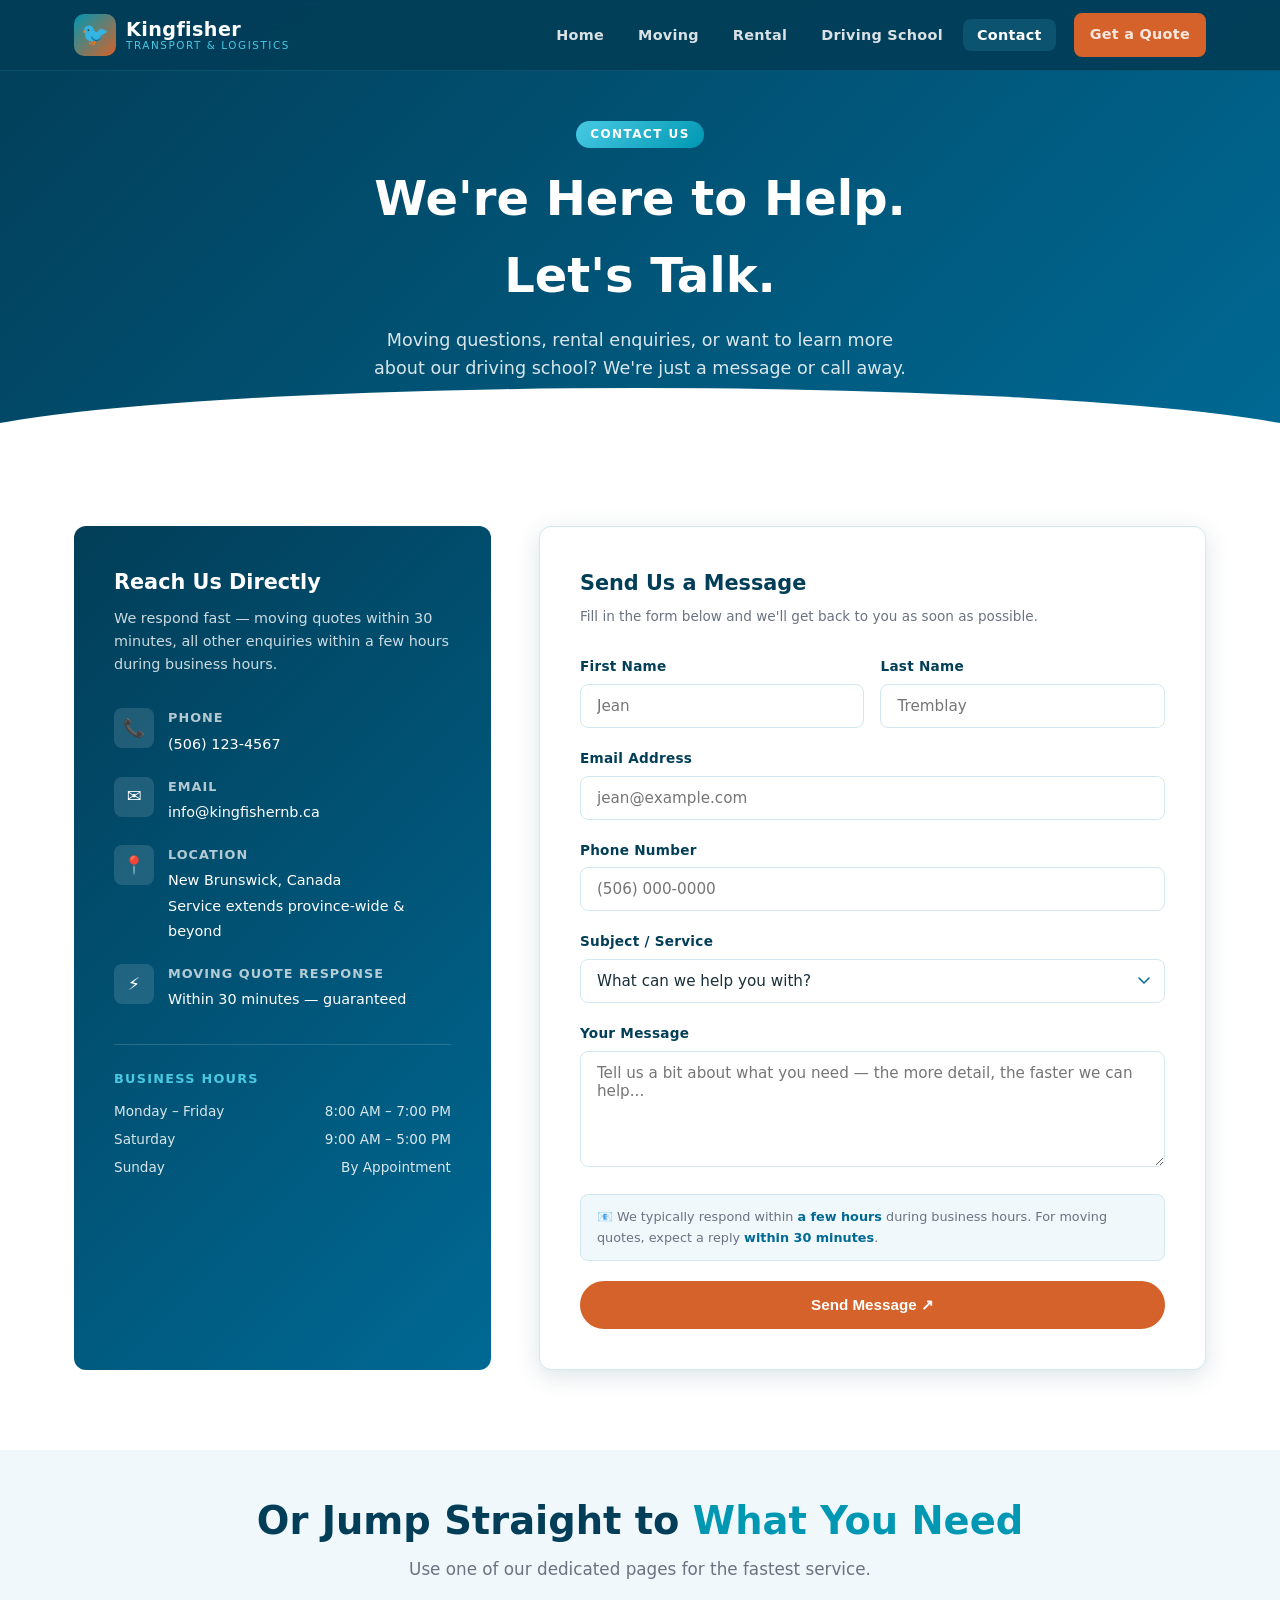
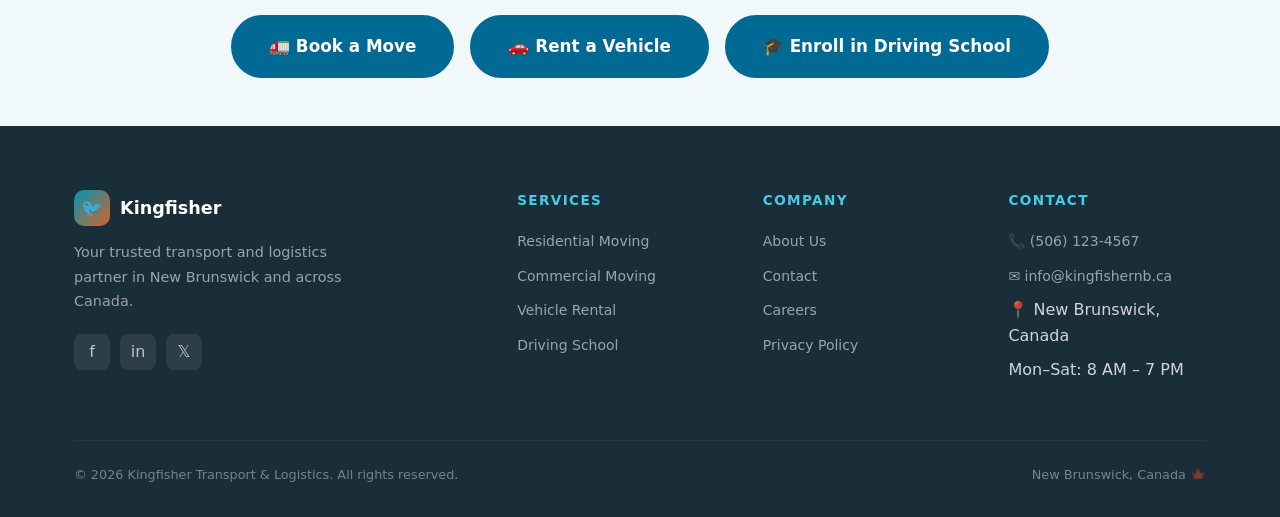
==== contact.html @ 8b68fc0c "Launch Kingfisher transport & logistics website Full 5-page HTML/CSS/JS website for Kingfisher cover" ====
<!DOCTYPE html>
<html lang="en">
<head>
  <meta charset="UTF-8" />
  <meta name="viewport" content="width=device-width, initial-scale=1.0" />
  <title>Contact Us — Kingfisher</title>
  <meta name="description" content="Get in touch with Kingfisher — moving quotes, rental enquiries, driving school questions. We respond fast." />
  <link rel="icon" href="data:image/svg+xml,<svg xmlns='http://www.w3.org/2000/svg' viewBox='0 0 100 100'><text y='.9em' font-size='90'>🐦</text></svg>" />
  <link rel="stylesheet" href="css/styles.css" />
</head>
<body>

<!-- ═══ NAVBAR ═══ -->
<nav class="navbar">
  <div class="container">
    <div class="nav-inner">
      <a href="index.html" class="nav-logo">
        <div class="nav-logo-icon">🐦</div>
        <div class="nav-logo-text">
          <strong>Kingfisher</strong>
          <span>Transport & Logistics</span>
        </div>
      </a>
      <ul class="nav-links">
        <li><a href="index.html">Home</a></li>
        <li><a href="moving.html">Moving</a></li>
        <li><a href="rental.html">Rental</a></li>
        <li><a href="driving.html">Driving School</a></li>
        <li><a href="contact.html" class="active">Contact</a></li>
        <li class="nav-cta"><a href="moving.html" class="btn btn-primary btn-sm">Get a Quote</a></li>
      </ul>
      <button class="nav-burger" aria-label="Menu">
        <span></span><span></span><span></span>
      </button>
    </div>
  </div>
</nav>

<!-- ═══ PAGE HERO ═══ -->
<div class="page-hero">
  <div class="container">
    <div class="section-tag">Contact Us</div>
    <h1>We're Here to Help.<br/>Let's Talk.</h1>
    <p>Moving questions, rental enquiries, or want to learn more about our driving school? We're just a message or call away.</p>
  </div>
</div>

<!-- ═══ CONTACT SECTION ═══ -->
<section class="section">
  <div class="container">
    <div class="contact-grid">

      <!-- Contact Info -->
      <div class="contact-info-card">
        <h3>Reach Us Directly</h3>
        <p>We respond fast — moving quotes within 30 minutes, all other enquiries within a few hours during business hours.</p>

        <div class="contact-item">
          <div class="contact-item-icon">📞</div>
          <div class="contact-item-text">
            <strong>Phone</strong>
            <span><a href="tel:+15061234567" style="color:inherit;">(506) 123-4567</a></span>
          </div>
        </div>

        <div class="contact-item">
          <div class="contact-item-icon">✉️</div>
          <div class="contact-item-text">
            <strong>Email</strong>
            <span><a href="mailto:info@kingfishernb.ca" style="color:inherit;">info@kingfishernb.ca</a></span>
          </div>
        </div>

        <div class="contact-item">
          <div class="contact-item-icon">📍</div>
          <div class="contact-item-text">
            <strong>Location</strong>
            <span>New Brunswick, Canada<br/>Service extends province-wide &amp; beyond</span>
          </div>
        </div>

        <div class="contact-item">
          <div class="contact-item-icon">⚡</div>
          <div class="contact-item-text">
            <strong>Moving Quote Response</strong>
            <span>Within 30 minutes — guaranteed</span>
          </div>
        </div>

        <div class="contact-hours">
          <h4>Business Hours</h4>
          <div class="contact-hours-row">
            <span>Monday – Friday</span>
            <span>8:00 AM – 7:00 PM</span>
          </div>
          <div class="contact-hours-row">
            <span>Saturday</span>
            <span>9:00 AM – 5:00 PM</span>
          </div>
          <div class="contact-hours-row">
            <span>Sunday</span>
            <span>By Appointment</span>
          </div>
        </div>
      </div>

      <!-- Contact Form -->
      <div class="form-card">
        <div style="margin-bottom:28px;">
          <h3 style="font-size:1.3rem;font-weight:800;color:var(--kf-deep);margin-bottom:6px;">Send Us a Message</h3>
          <p style="font-size:0.85rem;color:var(--kf-gray);">Fill in the form below and we'll get back to you as soon as possible.</p>
        </div>

        <form id="contact-form" novalidate>
          <div class="form-grid-2">
            <div class="form-group">
              <label>First Name</label>
              <input type="text" name="firstname" placeholder="Jean" required />
            </div>
            <div class="form-group">
              <label>Last Name</label>
              <input type="text" name="lastname" placeholder="Tremblay" required />
            </div>
          </div>
          <div class="form-group">
            <label>Email Address</label>
            <input type="email" name="email" placeholder="jean@example.com" required />
          </div>
          <div class="form-group">
            <label>Phone Number</label>
            <input type="tel" name="phone" placeholder="(506) 000-0000" />
          </div>
          <div class="form-group">
            <label>Subject / Service</label>
            <select name="subject" required>
              <option value="">What can we help you with?</option>
              <option value="moving-quote">Moving — Request a Quote</option>
              <option value="moving-general">Moving — General Question</option>
              <option value="rental-booking">Rental — Book a Vehicle</option>
              <option value="rental-general">Rental — General Question</option>
              <option value="driving-enroll">Driving School — Enroll</option>
              <option value="driving-general">Driving School — General Question</option>
              <option value="other">Something Else</option>
            </select>
          </div>
          <div class="form-group">
            <label>Your Message</label>
            <textarea name="message" rows="5" placeholder="Tell us a bit about what you need — the more detail, the faster we can help..." required></textarea>
          </div>

          <div class="form-note">
            📧 We typically respond within <strong>a few hours</strong> during business hours. For moving quotes, expect a reply <strong>within 30 minutes</strong>.
          </div>

          <button type="submit" class="btn btn-primary" style="width:100%;justify-content:center;">
            Send Message ↗
          </button>
        </form>
      </div>
    </div>
  </div>
</section>

<!-- ═══ QUICK LINKS ═══ -->
<section class="section-sm" style="background:var(--kf-offwhite);">
  <div class="container text-center">
    <h2 class="section-title" style="margin-bottom:12px;">Or Jump Straight to <span>What You Need</span></h2>
    <p class="section-sub" style="margin-bottom:32px;">Use one of our dedicated pages for the fastest service.</p>
    <div style="display:flex;gap:16px;justify-content:center;flex-wrap:wrap;">
      <a href="moving.html" class="btn btn-blue btn-lg">🚛 Book a Move</a>
      <a href="rental.html" class="btn btn-blue btn-lg">🚗 Rent a Vehicle</a>
      <a href="driving.html" class="btn btn-blue btn-lg">🎓 Enroll in Driving School</a>
    </div>
  </div>
</section>

<!-- ═══ FOOTER ═══ -->
<footer class="footer">
  <div class="container">
    <div class="footer-grid">
      <div class="footer-brand">
        <div style="display:flex;align-items:center;gap:10px;margin-bottom:4px;">
          <div class="nav-logo-icon" style="width:36px;height:36px;font-size:1.1rem;">🐦</div>
          <strong style="color:var(--kf-white);font-size:1.1rem;">Kingfisher</strong>
        </div>
        <p>Your trusted transport and logistics partner in New Brunswick and across Canada.</p>
        <div class="footer-social">
          <a href="#" title="Facebook">f</a>
          <a href="#" title="Instagram">in</a>
          <a href="#" title="Twitter">𝕏</a>
        </div>
      </div>
      <div>
        <h4>Services</h4>
        <ul class="footer-links">
          <li><a href="moving.html">Residential Moving</a></li>
          <li><a href="moving.html">Commercial Moving</a></li>
          <li><a href="rental.html">Vehicle Rental</a></li>
          <li><a href="driving.html">Driving School</a></li>
        </ul>
      </div>
      <div>
        <h4>Company</h4>
        <ul class="footer-links">
          <li><a href="index.html">About Us</a></li>
          <li><a href="contact.html">Contact</a></li>
          <li><a href="#">Careers</a></li>
          <li><a href="#">Privacy Policy</a></li>
        </ul>
      </div>
      <div>
        <h4>Contact</h4>
        <ul class="footer-links">
          <li><a href="tel:+15061234567">📞 (506) 123-4567</a></li>
          <li><a href="mailto:info@kingfishernb.ca">✉ info@kingfishernb.ca</a></li>
          <li>📍 New Brunswick, Canada</li>
          <li>Mon–Sat: 8 AM – 7 PM</li>
        </ul>
      </div>
    </div>
    <div class="footer-bottom">
      <span>© 2026 Kingfisher Transport &amp; Logistics. All rights reserved.</span>
      <span>New Brunswick, Canada 🍁</span>
    </div>
  </div>
</footer>

<!-- ═══ SUCCESS MODAL ═══ -->
<div class="modal-overlay" id="contact-success-modal">
  <div class="modal">
    <div class="modal-icon">✉️</div>
    <h3>Message Sent!</h3>
    <p>Thank you for reaching out. We've received your message and will get back to you <strong>as soon as possible</strong> — typically within a few hours during business hours.</p>
    <button class="btn btn-primary" data-close-modal="contact-success-modal" style="width:100%;justify-content:center;">
      Back to Contact
    </button>
  </div>
</div>

<script src="js/main.js"></script>
</body>
</html>
---- css/styles.css ----
/* ============================================================
   KINGFISHER — Global Styles
   Colors inspired by Alcedo atthis (Common Kingfisher)
   ============================================================ */

:root {
  --kf-deep:      #023E58;   /* deep ocean blue */
  --kf-primary:   #006994;   /* kingfisher blue */
  --kf-bright:    #0097B2;   /* bright teal */
  --kf-sky:       #48CAE4;   /* light sky blue */
  --kf-orange:    #D4622A;   /* breast orange */
  --kf-orange-lt: #F4A261;   /* light orange accent */
  --kf-white:     #FFFFFF;
  --kf-offwhite:  #F0F8FC;
  --kf-gray:      #6B7280;
  --kf-dark:      #1A2E3A;
  --kf-border:    #D1E8F0;
  --shadow-sm:    0 2px 8px rgba(2,62,88,0.10);
  --shadow-md:    0 6px 24px rgba(2,62,88,0.14);
  --shadow-lg:    0 16px 48px rgba(2,62,88,0.18);
  --radius:       12px;
  --radius-sm:    8px;
  --transition:   0.25s ease;
}

*, *::before, *::after { box-sizing: border-box; margin: 0; padding: 0; }

html { scroll-behavior: smooth; font-size: 16px; }

body {
  font-family: 'Segoe UI', system-ui, -apple-system, sans-serif;
  color: var(--kf-dark);
  background: var(--kf-white);
  line-height: 1.6;
}

img { max-width: 100%; display: block; }
a  { color: inherit; text-decoration: none; }
ul { list-style: none; }

/* ── UTILITIES ─────────────────────────────────────────────── */
.container { max-width: 1180px; margin: 0 auto; padding: 0 24px; }
.section    { padding: 80px 0; }
.section-sm { padding: 48px 0; }
.text-center { text-align: center; }
.text-white  { color: var(--kf-white); }
.mt-4 { margin-top: 16px; }
.mt-8 { margin-top: 32px; }
.mb-4 { margin-bottom: 16px; }
.flex { display: flex; }
.gap-4 { gap: 16px; }
.items-center { align-items: center; }
.justify-between { justify-content: space-between; }

/* ── SECTION HEADINGS ──────────────────────────────────────── */
.section-tag {
  display: inline-block;
  background: linear-gradient(135deg, var(--kf-sky), var(--kf-bright));
  color: var(--kf-white);
  font-size: 0.75rem;
  font-weight: 700;
  letter-spacing: 0.12em;
  text-transform: uppercase;
  padding: 4px 14px;
  border-radius: 20px;
  margin-bottom: 12px;
}
.section-title {
  font-size: clamp(1.75rem, 3vw, 2.5rem);
  font-weight: 800;
  color: var(--kf-deep);
  line-height: 1.2;
}
.section-title span { color: var(--kf-bright); }
.section-sub {
  font-size: 1.05rem;
  color: var(--kf-gray);
  max-width: 640px;
  margin: 12px auto 0;
}

/* ── BUTTONS ───────────────────────────────────────────────── */
.btn {
  display: inline-flex;
  align-items: center;
  gap: 8px;
  padding: 13px 28px;
  border-radius: 50px;
  font-weight: 700;
  font-size: 0.95rem;
  cursor: pointer;
  border: 2px solid transparent;
  transition: all var(--transition);
  white-space: nowrap;
}
.btn-primary {
  background: var(--kf-orange);
  color: var(--kf-white);
  border-color: var(--kf-orange);
}
.btn-primary:hover {
  background: #B8521E;
  border-color: #B8521E;
  transform: translateY(-2px);
  box-shadow: 0 8px 24px rgba(212,98,42,0.35);
}
.btn-outline {
  background: transparent;
  color: var(--kf-white);
  border-color: var(--kf-white);
}
.btn-outline:hover {
  background: var(--kf-white);
  color: var(--kf-primary);
  transform: translateY(-2px);
}
.btn-blue {
  background: var(--kf-primary);
  color: var(--kf-white);
  border-color: var(--kf-primary);
}
.btn-blue:hover {
  background: var(--kf-deep);
  border-color: var(--kf-deep);
  transform: translateY(-2px);
  box-shadow: var(--shadow-md);
}
.btn-sm { padding: 9px 20px; font-size: 0.875rem; }
.btn-lg { padding: 16px 36px; font-size: 1.05rem; }

/* ── NAVIGATION ────────────────────────────────────────────── */
.navbar {
  position: fixed;
  top: 0; left: 0; right: 0;
  z-index: 1000;
  background: rgba(2,62,88,0.96);
  backdrop-filter: blur(12px);
  border-bottom: 1px solid rgba(72,202,228,0.15);
  transition: all var(--transition);
}
.navbar.scrolled {
  background: rgba(2,62,88,0.99);
  box-shadow: var(--shadow-md);
}
.nav-inner {
  display: flex;
  align-items: center;
  justify-content: space-between;
  height: 70px;
}
.nav-logo {
  display: flex;
  align-items: center;
  gap: 10px;
}
.nav-logo-icon {
  width: 42px;
  height: 42px;
  background: linear-gradient(135deg, var(--kf-bright), var(--kf-orange));
  border-radius: 10px;
  display: flex;
  align-items: center;
  justify-content: center;
  font-size: 1.4rem;
}
.nav-logo-text {
  display: flex;
  flex-direction: column;
  line-height: 1.1;
}
.nav-logo-text strong {
  font-size: 1.2rem;
  font-weight: 800;
  color: var(--kf-white);
  letter-spacing: 0.02em;
}
.nav-logo-text span {
  font-size: 0.65rem;
  color: var(--kf-sky);
  letter-spacing: 0.15em;
  text-transform: uppercase;
}
.nav-links {
  display: flex;
  align-items: center;
  gap: 6px;
}
.nav-links a {
  color: rgba(255,255,255,0.85);
  font-size: 0.9rem;
  font-weight: 600;
  padding: 8px 14px;
  border-radius: 8px;
  transition: all var(--transition);
  letter-spacing: 0.02em;
}
.nav-links a:hover,
.nav-links a.active {
  color: var(--kf-white);
  background: rgba(72,202,228,0.15);
}
.nav-cta { margin-left: 12px; }
.nav-burger {
  display: none;
  flex-direction: column;
  gap: 5px;
  cursor: pointer;
  padding: 6px;
  background: none;
  border: none;
}
.nav-burger span {
  display: block;
  width: 24px;
  height: 2px;
  background: var(--kf-white);
  border-radius: 2px;
  transition: all var(--transition);
}

/* ── HERO ──────────────────────────────────────────────────── */
.hero {
  min-height: 100vh;
  display: flex;
  align-items: center;
  position: relative;
  overflow: hidden;
  background: linear-gradient(135deg, var(--kf-deep) 0%, var(--kf-primary) 50%, #005577 100%);
  padding-top: 70px;
}
.hero-bg-shapes {
  position: absolute;
  inset: 0;
  pointer-events: none;
  overflow: hidden;
}
.hero-bg-shapes .shape {
  position: absolute;
  border-radius: 50%;
  opacity: 0.07;
}
.shape-1 {
  width: 600px; height: 600px;
  background: var(--kf-sky);
  top: -200px; right: -150px;
}
.shape-2 {
  width: 400px; height: 400px;
  background: var(--kf-orange);
  bottom: -100px; left: -100px;
}
.shape-3 {
  width: 200px; height: 200px;
  background: var(--kf-sky);
  top: 40%; left: 40%;
}
.hero-inner {
  position: relative;
  z-index: 1;
  display: grid;
  grid-template-columns: 1fr 1fr;
  gap: 60px;
  align-items: center;
  padding: 80px 0;
}
.hero-badge {
  display: inline-flex;
  align-items: center;
  gap: 8px;
  background: rgba(72,202,228,0.15);
  border: 1px solid rgba(72,202,228,0.3);
  color: var(--kf-sky);
  font-size: 0.8rem;
  font-weight: 600;
  padding: 6px 16px;
  border-radius: 20px;
  margin-bottom: 20px;
  letter-spacing: 0.05em;
}
.hero-title {
  font-size: clamp(2.2rem, 4.5vw, 3.6rem);
  font-weight: 900;
  color: var(--kf-white);
  line-height: 1.1;
  margin-bottom: 20px;
}
.hero-title .accent { color: var(--kf-orange-lt); }
.hero-title .teal   { color: var(--kf-sky); }
.hero-desc {
  font-size: 1.1rem;
  color: rgba(255,255,255,0.8);
  line-height: 1.7;
  margin-bottom: 32px;
  max-width: 500px;
}
.hero-actions {
  display: flex;
  gap: 14px;
  flex-wrap: wrap;
}
.hero-stats {
  display: flex;
  gap: 32px;
  margin-top: 48px;
  padding-top: 32px;
  border-top: 1px solid rgba(255,255,255,0.12);
}
.hero-stat strong {
  display: block;
  font-size: 1.8rem;
  font-weight: 800;
  color: var(--kf-sky);
}
.hero-stat span {
  font-size: 0.8rem;
  color: rgba(255,255,255,0.65);
  text-transform: uppercase;
  letter-spacing: 0.08em;
}
.hero-cards {
  display: flex;
  flex-direction: column;
  gap: 16px;
}
.hero-card {
  background: rgba(255,255,255,0.07);
  border: 1px solid rgba(255,255,255,0.12);
  border-radius: var(--radius);
  padding: 20px 24px;
  display: flex;
  align-items: center;
  gap: 16px;
  backdrop-filter: blur(8px);
  transition: all var(--transition);
  cursor: pointer;
}
.hero-card:hover {
  background: rgba(255,255,255,0.12);
  transform: translateX(6px);
  border-color: rgba(72,202,228,0.4);
}
.hero-card-icon {
  width: 52px; height: 52px;
  border-radius: 10px;
  display: flex;
  align-items: center;
  justify-content: center;
  font-size: 1.5rem;
  flex-shrink: 0;
}
.hero-card-icon.moving   { background: linear-gradient(135deg,#D4622A,#F4A261); }
.hero-card-icon.rental   { background: linear-gradient(135deg,#006994,#48CAE4); }
.hero-card-icon.driving  { background: linear-gradient(135deg,#0D7377,#14A085); }
.hero-card-info strong {
  display: block;
  color: var(--kf-white);
  font-weight: 700;
  font-size: 0.95rem;
}
.hero-card-info span {
  font-size: 0.8rem;
  color: rgba(255,255,255,0.6);
}
.hero-card-arrow {
  margin-left: auto;
  color: rgba(255,255,255,0.4);
  font-size: 1.2rem;
  transition: all var(--transition);
}
.hero-card:hover .hero-card-arrow {
  color: var(--kf-sky);
  transform: translateX(4px);
}

/* ── SERVICE CARDS ─────────────────────────────────────────── */
.services-grid {
  display: grid;
  grid-template-columns: repeat(3, 1fr);
  gap: 28px;
  margin-top: 48px;
}
.service-card {
  background: var(--kf-white);
  border: 1px solid var(--kf-border);
  border-radius: var(--radius);
  padding: 36px 28px;
  transition: all var(--transition);
  position: relative;
  overflow: hidden;
}
.service-card::before {
  content: '';
  position: absolute;
  top: 0; left: 0; right: 0;
  height: 4px;
  background: linear-gradient(90deg, var(--kf-bright), var(--kf-sky));
  opacity: 0;
  transition: opacity var(--transition);
}
.service-card:hover {
  box-shadow: var(--shadow-lg);
  transform: translateY(-6px);
  border-color: var(--kf-sky);
}
.service-card:hover::before { opacity: 1; }
.service-icon {
  width: 64px; height: 64px;
  border-radius: var(--radius-sm);
  display: flex;
  align-items: center;
  justify-content: center;
  font-size: 1.8rem;
  margin-bottom: 20px;
}
.service-icon.moving  { background: linear-gradient(135deg,#FFF3EE,#FFE0D0); }
.service-icon.rental  { background: linear-gradient(135deg,#EEF8FC,#D0EDF7); }
.service-icon.driving { background: linear-gradient(135deg,#EEF9F4,#C8EFE0); }
.service-card h3 {
  font-size: 1.2rem;
  font-weight: 800;
  color: var(--kf-deep);
  margin-bottom: 10px;
}
.service-card p {
  font-size: 0.9rem;
  color: var(--kf-gray);
  line-height: 1.7;
  margin-bottom: 20px;
}
.service-link {
  display: inline-flex;
  align-items: center;
  gap: 6px;
  font-size: 0.875rem;
  font-weight: 700;
  color: var(--kf-primary);
  transition: gap var(--transition);
}
.service-card:hover .service-link { gap: 10px; color: var(--kf-orange); }

/* ── WHY US ─────────────────────────────────────────────────── */
.why-grid {
  display: grid;
  grid-template-columns: repeat(4, 1fr);
  gap: 24px;
  margin-top: 48px;
}
.why-card {
  text-align: center;
  padding: 32px 20px;
  border-radius: var(--radius);
  background: var(--kf-offwhite);
  border: 1px solid var(--kf-border);
  transition: all var(--transition);
}
.why-card:hover {
  background: var(--kf-white);
  box-shadow: var(--shadow-md);
  transform: translateY(-4px);
}
.why-icon {
  font-size: 2.2rem;
  margin-bottom: 14px;
  display: block;
}
.why-card h4 {
  font-size: 1rem;
  font-weight: 800;
  color: var(--kf-deep);
  margin-bottom: 8px;
}
.why-card p {
  font-size: 0.85rem;
  color: var(--kf-gray);
  line-height: 1.6;
}

/* ── CTA BANNER ─────────────────────────────────────────────── */
.cta-banner {
  background: linear-gradient(135deg, var(--kf-deep), var(--kf-primary));
  color: var(--kf-white);
  padding: 72px 0;
  text-align: center;
  position: relative;
  overflow: hidden;
}
.cta-banner::before {
  content: '';
  position: absolute;
  width: 500px; height: 500px;
  border-radius: 50%;
  background: rgba(72,202,228,0.08);
  top: -200px; right: -100px;
}
.cta-banner h2 {
  font-size: clamp(1.8rem, 3vw, 2.6rem);
  font-weight: 800;
  margin-bottom: 12px;
}
.cta-banner p {
  font-size: 1.05rem;
  opacity: 0.85;
  margin-bottom: 32px;
  max-width: 560px;
  margin-left: auto;
  margin-right: auto;
}
.cta-buttons {
  display: flex;
  gap: 14px;
  justify-content: center;
  flex-wrap: wrap;
}

/* ── FOOTER ─────────────────────────────────────────────────── */
.footer {
  background: var(--kf-dark);
  color: rgba(255,255,255,0.8);
  padding: 64px 0 32px;
}
.footer-grid {
  display: grid;
  grid-template-columns: 2fr 1fr 1fr 1fr;
  gap: 48px;
  margin-bottom: 48px;
}
.footer-brand p {
  font-size: 0.9rem;
  line-height: 1.7;
  margin-top: 14px;
  opacity: 0.7;
  max-width: 280px;
}
.footer-social {
  display: flex;
  gap: 10px;
  margin-top: 20px;
}
.footer-social a {
  width: 36px; height: 36px;
  border-radius: 8px;
  background: rgba(255,255,255,0.08);
  display: flex;
  align-items: center;
  justify-content: center;
  font-size: 1rem;
  transition: all var(--transition);
  color: rgba(255,255,255,0.7);
}
.footer-social a:hover {
  background: var(--kf-bright);
  color: var(--kf-white);
  transform: translateY(-2px);
}
.footer h4 {
  font-size: 0.85rem;
  font-weight: 700;
  letter-spacing: 0.1em;
  text-transform: uppercase;
  color: var(--kf-sky);
  margin-bottom: 16px;
}
.footer-links li { margin-bottom: 9px; }
.footer-links a {
  font-size: 0.875rem;
  opacity: 0.7;
  transition: all var(--transition);
}
.footer-links a:hover { opacity: 1; color: var(--kf-sky); padding-left: 4px; }
.footer-bottom {
  border-top: 1px solid rgba(255,255,255,0.08);
  padding-top: 24px;
  display: flex;
  justify-content: space-between;
  align-items: center;
  font-size: 0.8rem;
  opacity: 0.5;
}

/* ── PAGE HERO (inner pages) ────────────────────────────────── */
.page-hero {
  background: linear-gradient(135deg, var(--kf-deep), var(--kf-primary));
  padding: 120px 0 64px;
  text-align: center;
  color: var(--kf-white);
  position: relative;
  overflow: hidden;
}
.page-hero::after {
  content: '';
  position: absolute;
  bottom: -2px; left: 0; right: 0;
  height: 60px;
  background: var(--kf-white);
  clip-path: ellipse(55% 100% at 50% 100%);
}
.page-hero h1 {
  font-size: clamp(2rem, 4vw, 3rem);
  font-weight: 900;
  margin-bottom: 12px;
}
.page-hero p {
  font-size: 1.1rem;
  opacity: 0.85;
  max-width: 560px;
  margin: 0 auto;
}

/* ── FORMS ──────────────────────────────────────────────────── */
.form-card {
  background: var(--kf-white);
  border: 1px solid var(--kf-border);
  border-radius: var(--radius);
  padding: 40px;
  box-shadow: var(--shadow-md);
}
.form-group {
  margin-bottom: 20px;
}
.form-group label {
  display: block;
  font-size: 0.85rem;
  font-weight: 700;
  color: var(--kf-deep);
  margin-bottom: 6px;
  letter-spacing: 0.02em;
}
.form-group input,
.form-group select,
.form-group textarea {
  width: 100%;
  padding: 12px 16px;
  border: 1.5px solid var(--kf-border);
  border-radius: var(--radius-sm);
  font-size: 0.95rem;
  color: var(--kf-dark);
  background: var(--kf-white);
  transition: border-color var(--transition), box-shadow var(--transition);
  font-family: inherit;
  appearance: none;
}
.form-group input:focus,
.form-group select:focus,
.form-group textarea:focus {
  outline: none;
  border-color: var(--kf-bright);
  box-shadow: 0 0 0 3px rgba(0,151,178,0.12);
}
.form-group select {
  background-image: url("data:image/svg+xml,%3Csvg xmlns='http://www.w3.org/2000/svg' width='12' height='8' viewBox='0 0 12 8'%3E%3Cpath d='M1 1l5 5 5-5' stroke='%23006994' stroke-width='1.5' fill='none' stroke-linecap='round'/%3E%3C/svg%3E");
  background-repeat: no-repeat;
  background-position: right 14px center;
  padding-right: 40px;
}
.form-grid-2 {
  display: grid;
  grid-template-columns: 1fr 1fr;
  gap: 16px;
}
.form-note {
  font-size: 0.8rem;
  color: var(--kf-gray);
  background: var(--kf-offwhite);
  border: 1px solid var(--kf-border);
  border-radius: var(--radius-sm);
  padding: 12px 16px;
  margin-bottom: 20px;
}
.form-note strong { color: var(--kf-primary); }

/* ── MOVING PAGE ────────────────────────────────────────────── */
.moving-info-grid {
  display: grid;
  grid-template-columns: 1fr 1fr;
  gap: 48px;
  align-items: start;
}
.moving-features {
  display: flex;
  flex-direction: column;
  gap: 16px;
  margin-top: 24px;
}
.moving-feature {
  display: flex;
  gap: 14px;
  align-items: flex-start;
  padding: 16px;
  border-radius: var(--radius-sm);
  background: var(--kf-offwhite);
  border: 1px solid var(--kf-border);
}
.moving-feature-icon {
  width: 40px; height: 40px;
  border-radius: 8px;
  background: linear-gradient(135deg, var(--kf-bright), var(--kf-sky));
  display: flex;
  align-items: center;
  justify-content: center;
  font-size: 1.1rem;
  flex-shrink: 0;
  color: var(--kf-white);
}
.moving-feature-text strong {
  display: block;
  font-weight: 700;
  font-size: 0.9rem;
  color: var(--kf-deep);
  margin-bottom: 2px;
}
.moving-feature-text span {
  font-size: 0.82rem;
  color: var(--kf-gray);
}
.pricing-note {
  background: linear-gradient(135deg, var(--kf-offwhite), #E8F4F8);
  border: 1px solid var(--kf-border);
  border-left: 4px solid var(--kf-orange);
  border-radius: var(--radius-sm);
  padding: 16px 20px;
  margin-top: 24px;
}
.pricing-note h4 {
  font-size: 0.9rem;
  font-weight: 700;
  color: var(--kf-orange);
  margin-bottom: 8px;
}
.pricing-note ul {
  list-style: disc;
  padding-left: 16px;
}
.pricing-note li {
  font-size: 0.85rem;
  color: var(--kf-gray);
  margin-bottom: 4px;
}

/* ── RENTAL PAGE ────────────────────────────────────────────── */
.cars-grid {
  display: grid;
  grid-template-columns: repeat(3, 1fr);
  gap: 28px;
  margin-top: 40px;
}
.car-card {
  background: var(--kf-white);
  border: 1px solid var(--kf-border);
  border-radius: var(--radius);
  overflow: hidden;
  transition: all var(--transition);
}
.car-card:hover {
  box-shadow: var(--shadow-lg);
  transform: translateY(-6px);
  border-color: var(--kf-sky);
}
.car-image {
  position: relative;
  background: linear-gradient(135deg, var(--kf-offwhite), #DCF0F7);
  height: 200px;
  display: flex;
  align-items: center;
  justify-content: center;
  font-size: 5rem;
  overflow: hidden;
}
.car-badge {
  position: absolute;
  top: 12px; right: 12px;
  background: var(--kf-orange);
  color: var(--kf-white);
  font-size: 0.7rem;
  font-weight: 700;
  padding: 3px 10px;
  border-radius: 12px;
  text-transform: uppercase;
  letter-spacing: 0.05em;
}
.car-badge.available { background: #16A34A; }
.car-badge.limited   { background: var(--kf-orange); }
.car-info { padding: 20px; }
.car-info h3 {
  font-size: 1.05rem;
  font-weight: 800;
  color: var(--kf-deep);
  margin-bottom: 4px;
}
.car-category {
  font-size: 0.78rem;
  color: var(--kf-bright);
  font-weight: 600;
  text-transform: uppercase;
  letter-spacing: 0.08em;
  margin-bottom: 12px;
}
.car-specs {
  display: flex;
  gap: 12px;
  margin-bottom: 14px;
  flex-wrap: wrap;
}
.car-spec {
  display: flex;
  align-items: center;
  gap: 4px;
  font-size: 0.78rem;
  color: var(--kf-gray);
}
.car-spec span { font-size: 0.9rem; }
.car-footer {
  display: flex;
  align-items: center;
  justify-content: space-between;
  padding: 14px 20px;
  border-top: 1px solid var(--kf-border);
  background: var(--kf-offwhite);
}
.car-price strong {
  font-size: 1.15rem;
  font-weight: 800;
  color: var(--kf-deep);
}
.car-price span { font-size: 0.78rem; color: var(--kf-gray); }
.rental-steps {
  display: grid;
  grid-template-columns: repeat(4, 1fr);
  gap: 24px;
  margin-top: 48px;
  position: relative;
}
.rental-steps::before {
  content: '';
  position: absolute;
  top: 28px;
  left: 12.5%;
  right: 12.5%;
  height: 2px;
  background: linear-gradient(90deg, var(--kf-sky), var(--kf-bright));
  z-index: 0;
}
.rental-step {
  text-align: center;
  position: relative;
  z-index: 1;
}
.rental-step-num {
  width: 56px; height: 56px;
  border-radius: 50%;
  background: var(--kf-white);
  border: 3px solid var(--kf-sky);
  display: flex;
  align-items: center;
  justify-content: center;
  font-size: 1.3rem;
  margin: 0 auto 14px;
  box-shadow: 0 0 0 4px var(--kf-offwhite);
}
.rental-step h4 {
  font-size: 0.9rem;
  font-weight: 700;
  color: var(--kf-deep);
  margin-bottom: 6px;
}
.rental-step p { font-size: 0.8rem; color: var(--kf-gray); line-height: 1.5; }

/* ── DRIVING PAGE ───────────────────────────────────────────── */
.pricing-grid {
  display: grid;
  grid-template-columns: repeat(3, 1fr);
  gap: 24px;
  margin-top: 48px;
}
.pricing-card {
  background: var(--kf-white);
  border: 2px solid var(--kf-border);
  border-radius: var(--radius);
  padding: 32px 28px;
  text-align: center;
  position: relative;
  transition: all var(--transition);
}
.pricing-card.featured {
  border-color: var(--kf-bright);
  box-shadow: var(--shadow-md);
  transform: scale(1.03);
}
.pricing-card:hover:not(.featured) {
  border-color: var(--kf-sky);
  box-shadow: var(--shadow-md);
  transform: translateY(-4px);
}
.pricing-badge {
  position: absolute;
  top: -14px;
  left: 50%;
  transform: translateX(-50%);
  background: linear-gradient(135deg, var(--kf-bright), var(--kf-primary));
  color: var(--kf-white);
  font-size: 0.72rem;
  font-weight: 700;
  padding: 4px 16px;
  border-radius: 12px;
  letter-spacing: 0.06em;
  text-transform: uppercase;
  white-space: nowrap;
}
.pricing-icon {
  font-size: 2.5rem;
  margin-bottom: 14px;
}
.pricing-card h3 {
  font-size: 1.1rem;
  font-weight: 800;
  color: var(--kf-deep);
  margin-bottom: 6px;
}
.pricing-price {
  font-size: 2rem;
  font-weight: 900;
  color: var(--kf-primary);
  margin: 12px 0;
}
.pricing-price span { font-size: 0.85rem; color: var(--kf-gray); font-weight: 400; }
.pricing-features {
  text-align: left;
  margin: 20px 0 24px;
  display: flex;
  flex-direction: column;
  gap: 10px;
}
.pricing-feature {
  display: flex;
  align-items: flex-start;
  gap: 8px;
  font-size: 0.875rem;
  color: var(--kf-gray);
}
.pricing-feature .check {
  color: var(--kf-bright);
  font-weight: 800;
  flex-shrink: 0;
  margin-top: 1px;
}
.pricing-feature strong { color: var(--kf-deep); }
.refresher-card {
  background: linear-gradient(135deg, var(--kf-offwhite), #E0F2F7);
  border: 2px solid var(--kf-border);
  border-radius: var(--radius);
  padding: 36px;
  margin-top: 28px;
  display: grid;
  grid-template-columns: 1fr 1fr;
  gap: 32px;
  align-items: center;
}
.curriculum-grid {
  display: grid;
  grid-template-columns: repeat(2, 1fr);
  gap: 20px;
  margin-top: 40px;
}
.curriculum-item {
  padding: 24px;
  background: var(--kf-white);
  border: 1px solid var(--kf-border);
  border-radius: var(--radius-sm);
  border-left: 4px solid var(--kf-bright);
}
.curriculum-item h4 {
  font-size: 0.9rem;
  font-weight: 700;
  color: var(--kf-deep);
  margin-bottom: 6px;
}
.curriculum-item p { font-size: 0.82rem; color: var(--kf-gray); line-height: 1.6; }

/* ── CONTACT PAGE ───────────────────────────────────────────── */
.contact-grid {
  display: grid;
  grid-template-columns: 1fr 1.6fr;
  gap: 48px;
  align-items: start;
}
.contact-info-card {
  background: linear-gradient(135deg, var(--kf-deep), var(--kf-primary));
  border-radius: var(--radius);
  padding: 40px;
  color: var(--kf-white);
  height: 100%;
}
.contact-info-card h3 {
  font-size: 1.3rem;
  font-weight: 800;
  margin-bottom: 8px;
}
.contact-info-card > p {
  opacity: 0.8;
  font-size: 0.9rem;
  margin-bottom: 32px;
}
.contact-item {
  display: flex;
  gap: 14px;
  margin-bottom: 20px;
  align-items: flex-start;
}
.contact-item-icon {
  width: 40px; height: 40px;
  background: rgba(255,255,255,0.12);
  border-radius: 8px;
  display: flex;
  align-items: center;
  justify-content: center;
  font-size: 1.1rem;
  flex-shrink: 0;
}
.contact-item-text strong {
  display: block;
  font-size: 0.8rem;
  text-transform: uppercase;
  letter-spacing: 0.08em;
  opacity: 0.7;
  margin-bottom: 2px;
}
.contact-item-text span { font-size: 0.9rem; }
.contact-hours {
  margin-top: 32px;
  padding-top: 24px;
  border-top: 1px solid rgba(255,255,255,0.15);
}
.contact-hours h4 {
  font-size: 0.8rem;
  text-transform: uppercase;
  letter-spacing: 0.1em;
  color: var(--kf-sky);
  margin-bottom: 12px;
}
.contact-hours-row {
  display: flex;
  justify-content: space-between;
  font-size: 0.85rem;
  margin-bottom: 6px;
  opacity: 0.85;
}

/* ── BREADCRUMB ─────────────────────────────────────────────── */
.breadcrumb {
  display: flex;
  align-items: center;
  gap: 8px;
  font-size: 0.82rem;
  margin-bottom: 48px;
  color: var(--kf-gray);
}
.breadcrumb a { color: var(--kf-primary); }
.breadcrumb a:hover { text-decoration: underline; }
.breadcrumb span { opacity: 0.5; }

/* ── TESTIMONIALS ───────────────────────────────────────────── */
.testimonials-grid {
  display: grid;
  grid-template-columns: repeat(3, 1fr);
  gap: 24px;
  margin-top: 48px;
}
.testimonial-card {
  background: var(--kf-white);
  border: 1px solid var(--kf-border);
  border-radius: var(--radius);
  padding: 28px;
  position: relative;
}
.testimonial-card::before {
  content: '"';
  position: absolute;
  top: 14px; left: 20px;
  font-size: 4rem;
  color: var(--kf-sky);
  opacity: 0.25;
  font-family: serif;
  line-height: 1;
}
.stars { color: #F59E0B; font-size: 0.9rem; margin-bottom: 12px; }
.testimonial-card p {
  font-size: 0.875rem;
  color: var(--kf-gray);
  line-height: 1.7;
  margin-bottom: 16px;
}
.testimonial-author {
  display: flex;
  align-items: center;
  gap: 10px;
}
.testimonial-avatar {
  width: 40px; height: 40px;
  border-radius: 50%;
  background: linear-gradient(135deg, var(--kf-bright), var(--kf-sky));
  display: flex;
  align-items: center;
  justify-content: center;
  color: var(--kf-white);
  font-weight: 700;
  font-size: 0.9rem;
}
.testimonial-author strong {
  display: block;
  font-size: 0.875rem;
  color: var(--kf-deep);
}
.testimonial-author span {
  font-size: 0.75rem;
  color: var(--kf-gray);
}

/* ── SUCCESS MODAL ──────────────────────────────────────────── */
.modal-overlay {
  display: none;
  position: fixed;
  inset: 0;
  background: rgba(2,62,88,0.6);
  z-index: 2000;
  align-items: center;
  justify-content: center;
  backdrop-filter: blur(4px);
}
.modal-overlay.active { display: flex; }
.modal {
  background: var(--kf-white);
  border-radius: var(--radius);
  padding: 48px 40px;
  max-width: 460px;
  width: 90%;
  text-align: center;
  box-shadow: var(--shadow-lg);
  animation: modalIn 0.3s ease;
}
@keyframes modalIn {
  from { opacity: 0; transform: scale(0.9) translateY(20px); }
  to   { opacity: 1; transform: scale(1) translateY(0); }
}
.modal-icon { font-size: 3.5rem; margin-bottom: 16px; }
.modal h3 {
  font-size: 1.4rem;
  font-weight: 800;
  color: var(--kf-deep);
  margin-bottom: 10px;
}
.modal p {
  font-size: 0.9rem;
  color: var(--kf-gray);
  line-height: 1.7;
  margin-bottom: 24px;
}

/* ── RENTAL BOOKING MODAL ───────────────────────────────────── */
.rental-modal-body {
  max-width: 640px;
  text-align: left;
  padding: 40px;
}
.rental-modal-body h3 { text-align: center; }
.upload-area {
  border: 2px dashed var(--kf-border);
  border-radius: var(--radius-sm);
  padding: 24px;
  text-align: center;
  cursor: pointer;
  transition: all var(--transition);
  background: var(--kf-offwhite);
}
.upload-area:hover {
  border-color: var(--kf-bright);
  background: #EEF8FC;
}
.upload-area input { display: none; }
.upload-area-icon { font-size: 2rem; margin-bottom: 6px; }
.upload-area p { font-size: 0.85rem; color: var(--kf-gray); }
.upload-area strong { color: var(--kf-primary); }

/* ── RESPONSIVE ─────────────────────────────────────────────── */
@media (max-width: 1024px) {
  .services-grid    { grid-template-columns: repeat(2, 1fr); }
  .why-grid         { grid-template-columns: repeat(2, 1fr); }
  .cars-grid        { grid-template-columns: repeat(2, 1fr); }
  .pricing-grid     { grid-template-columns: 1fr 1fr; }
  .footer-grid      { grid-template-columns: 1fr 1fr; }
  .testimonials-grid { grid-template-columns: repeat(2, 1fr); }
  .rental-steps     { grid-template-columns: repeat(2, 1fr); }
  .rental-steps::before { display: none; }
  .curriculum-grid  { grid-template-columns: 1fr; }
}

@media (max-width: 768px) {
  .section { padding: 56px 0; }
  .hero-inner { grid-template-columns: 1fr; gap: 40px; padding: 48px 0; }
  .hero-cards { display: none; }
  .hero-stats { gap: 20px; }
  .services-grid { grid-template-columns: 1fr; }
  .why-grid { grid-template-columns: 1fr; }
  .cars-grid { grid-template-columns: 1fr; }
  .pricing-grid { grid-template-columns: 1fr; }
  .pricing-card.featured { transform: none; }
  .footer-grid { grid-template-columns: 1fr; gap: 32px; }
  .testimonials-grid { grid-template-columns: 1fr; }
  .moving-info-grid { grid-template-columns: 1fr; }
  .contact-grid { grid-template-columns: 1fr; }
  .refresher-card { grid-template-columns: 1fr; }
  .form-grid-2 { grid-template-columns: 1fr; }
  .nav-links, .nav-cta { display: none; }
  .nav-burger { display: flex; }
  .nav-links.open {
    display: flex;
    flex-direction: column;
    position: fixed;
    top: 70px; left: 0; right: 0;
    background: var(--kf-deep);
    padding: 24px;
    gap: 8px;
    border-bottom: 1px solid rgba(255,255,255,0.1);
    z-index: 999;
  }
  .nav-links.open .nav-cta { display: block; margin: 8px 0 0; }
  .footer-bottom { flex-direction: column; gap: 8px; text-align: center; }
  .hero-actions { flex-direction: column; }
  .hero-actions .btn { text-align: center; justify-content: center; }
}

/* ── SCROLL ANIMATIONS ──────────────────────────────────────── */
.fade-up {
  opacity: 0;
  transform: translateY(30px);
  transition: opacity 0.6s ease, transform 0.6s ease;
}
.fade-up.visible {
  opacity: 1;
  transform: translateY(0);
}
.fade-up:nth-child(2) { transition-delay: 0.1s; }
.fade-up:nth-child(3) { transition-delay: 0.2s; }
.fade-up:nth-child(4) { transition-delay: 0.3s; }
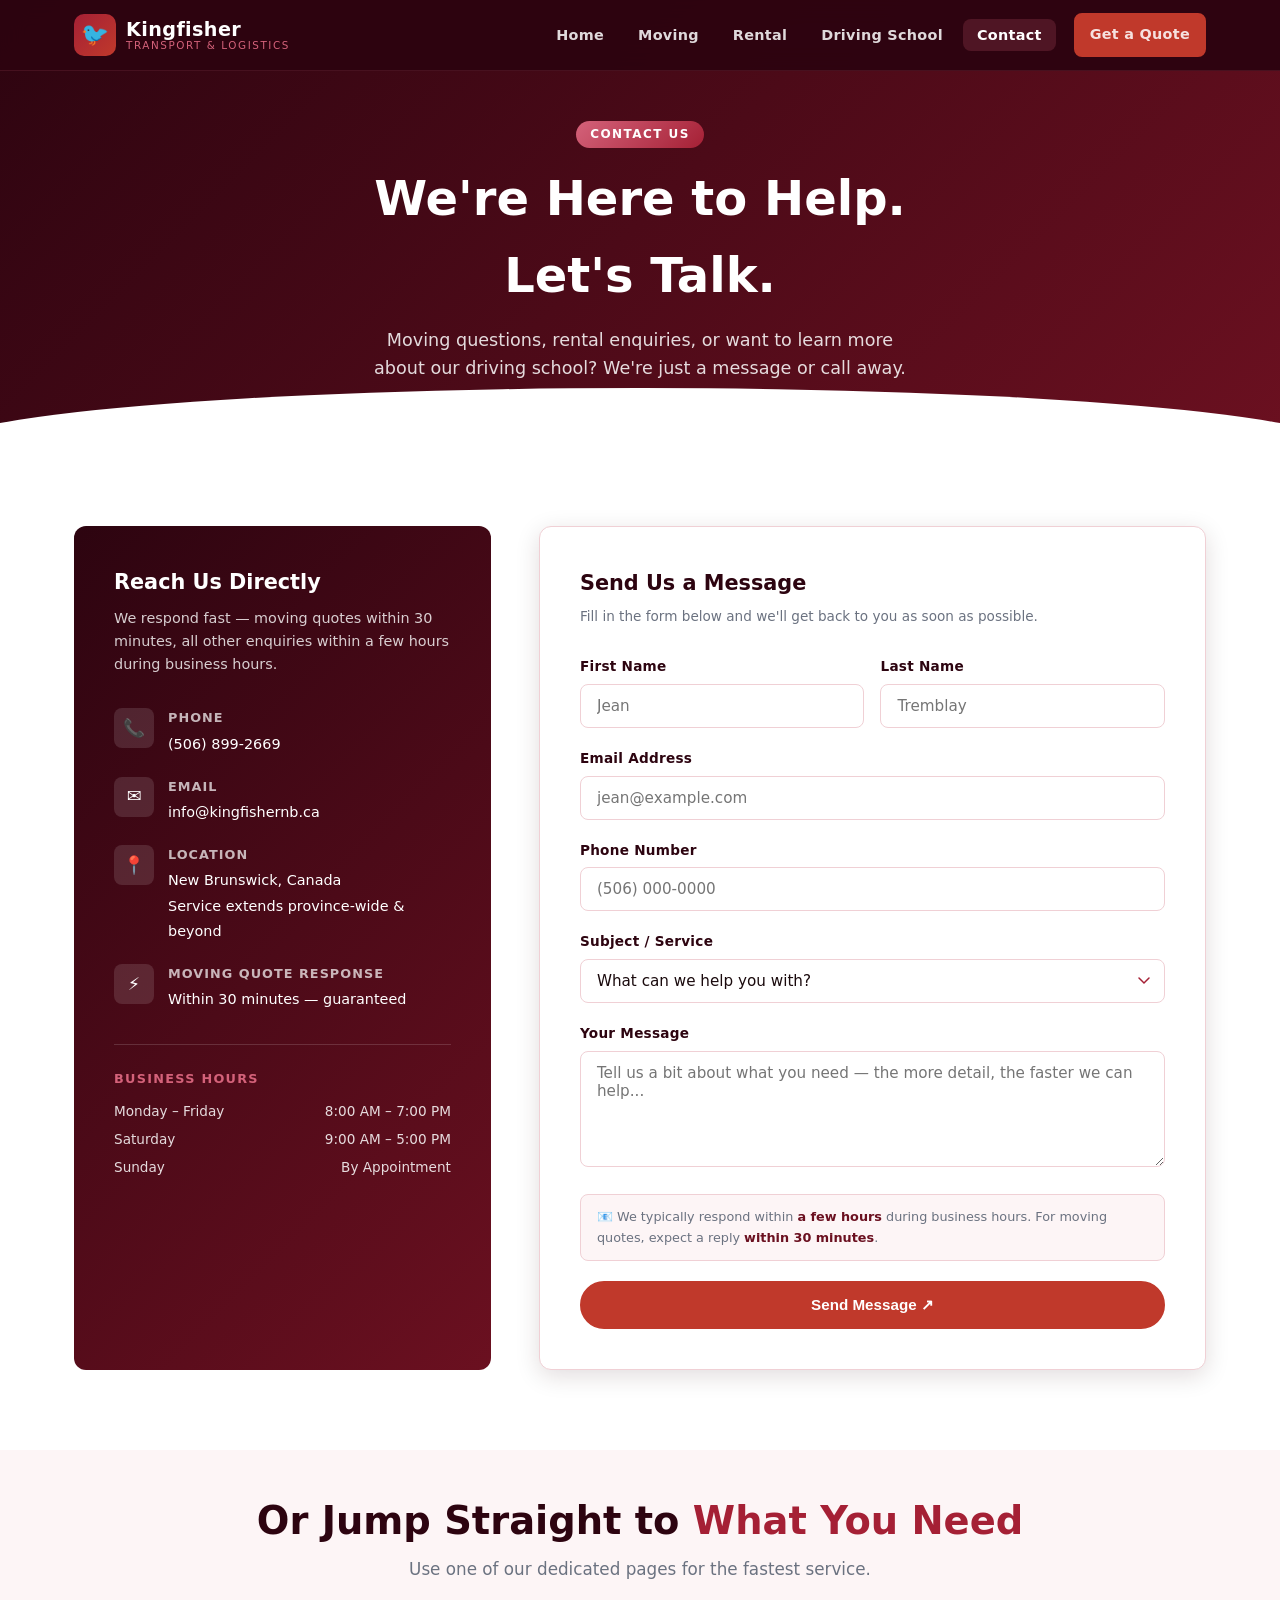
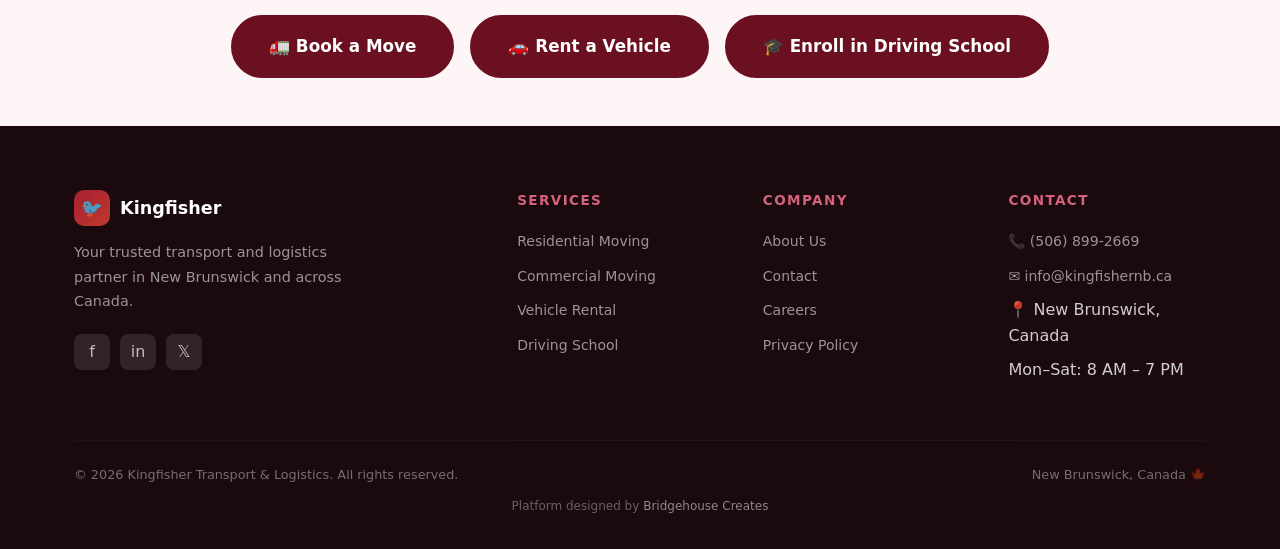
==== commit 6830f34c: "Update icons, phone, footer credit, move type selector, simulator wording" ====
--- a/contact.html
+++ b/contact.html
@@ -59,7 +59,7 @@
           <div class="contact-item-icon">📞</div>
           <div class="contact-item-text">
             <strong>Phone</strong>
-            <span><a href="tel:+15061234567" style="color:inherit;">(506) 123-4567</a></span>
+            <span><a href="tel:+15068992669" style="color:inherit;">(506) 899-2669</a></span>
           </div>
         </div>
 
@@ -211,7 +211,7 @@
       <div>
         <h4>Contact</h4>
         <ul class="footer-links">
-          <li><a href="tel:+15061234567">📞 (506) 123-4567</a></li>
+          <li><a href="tel:+15068992669">📞 (506) 899-2669</a></li>
           <li><a href="mailto:info@kingfishernb.ca">✉ info@kingfishernb.ca</a></li>
           <li>📍 New Brunswick, Canada</li>
           <li>Mon–Sat: 8 AM – 7 PM</li>
@@ -222,6 +222,7 @@
       <span>© 2026 Kingfisher Transport &amp; Logistics. All rights reserved.</span>
       <span>New Brunswick, Canada 🍁</span>
     </div>
+    <div style="text-align:center;padding-top:12px;font-size:0.75rem;color:rgba(255,255,255,0.35);">Platform designed by <a href="#" style="color:rgba(255,255,255,0.5);text-decoration:none;">Bridgehouse Creates</a></div>
   </div>
 </footer>
 
--- a/css/styles.css
+++ b/css/styles.css
@@ -4,20 +4,20 @@
    ============================================================ */
 
 :root {
-  --kf-deep:      #023E58;   /* deep ocean blue */
-  --kf-primary:   #006994;   /* kingfisher blue */
-  --kf-bright:    #0097B2;   /* bright teal */
-  --kf-sky:       #48CAE4;   /* light sky blue */
-  --kf-orange:    #D4622A;   /* breast orange */
-  --kf-orange-lt: #F4A261;   /* light orange accent */
+  --kf-deep:      #2D0410;   /* deep burgundy */
+  --kf-primary:   #6B1020;   /* kingfisher burgundy */
+  --kf-bright:    #A52035;   /* bright crimson */
+  --kf-sky:       #D4627A;   /* light rose accent */
+  --kf-orange:    #C0392B;   /* warm red accent */
+  --kf-orange-lt: #E8A0A8;   /* light rose */
   --kf-white:     #FFFFFF;
-  --kf-offwhite:  #F0F8FC;
+  --kf-offwhite:  #FDF5F6;
   --kf-gray:      #6B7280;
-  --kf-dark:      #1A2E3A;
-  --kf-border:    #D1E8F0;
-  --shadow-sm:    0 2px 8px rgba(2,62,88,0.10);
-  --shadow-md:    0 6px 24px rgba(2,62,88,0.14);
-  --shadow-lg:    0 16px 48px rgba(2,62,88,0.18);
+  --kf-dark:      #1A0A0D;
+  --kf-border:    #F0D0D5;
+  --shadow-sm:    0 2px 8px rgba(45,4,16,0.10);
+  --shadow-md:    0 6px 24px rgba(45,4,16,0.14);
+  --shadow-lg:    0 16px 48px rgba(45,4,16,0.18);
   --radius:       12px;
   --radius-sm:    8px;
   --transition:   0.25s ease;
@@ -99,10 +99,10 @@
   border-color: var(--kf-orange);
 }
 .btn-primary:hover {
-  background: #B8521E;
-  border-color: #B8521E;
+  background: #8B0E1E;
+  border-color: #8B0E1E;
   transform: translateY(-2px);
-  box-shadow: 0 8px 24px rgba(212,98,42,0.35);
+  box-shadow: 0 8px 24px rgba(165,32,53,0.35);
 }
 .btn-outline {
   background: transparent;
@@ -133,13 +133,13 @@
   position: fixed;
   top: 0; left: 0; right: 0;
   z-index: 1000;
-  background: rgba(2,62,88,0.96);
+  background: rgba(45,4,16,0.96);
   backdrop-filter: blur(12px);
-  border-bottom: 1px solid rgba(72,202,228,0.15);
+  border-bottom: 1px solid rgba(212,98,122,0.15);
   transition: all var(--transition);
 }
 .navbar.scrolled {
-  background: rgba(2,62,88,0.99);
+  background: rgba(45,4,16,0.99);
   box-shadow: var(--shadow-md);
 }
 .nav-inner {
@@ -197,7 +197,7 @@
 .nav-links a:hover,
 .nav-links a.active {
   color: var(--kf-white);
-  background: rgba(72,202,228,0.15);
+  background: rgba(212,98,122,0.20);
 }
 .nav-cta { margin-left: 12px; }
 .nav-burger {
@@ -225,7 +225,7 @@
   align-items: center;
   position: relative;
   overflow: hidden;
-  background: linear-gradient(135deg, var(--kf-deep) 0%, var(--kf-primary) 50%, #005577 100%);
+  background: linear-gradient(135deg, var(--kf-deep) 0%, var(--kf-primary) 50%, #4A0A18 100%);
   padding-top: 70px;
 }
 .hero-bg-shapes {
@@ -267,8 +267,8 @@
   display: inline-flex;
   align-items: center;
   gap: 8px;
-  background: rgba(72,202,228,0.15);
-  border: 1px solid rgba(72,202,228,0.3);
+  background: rgba(212,98,122,0.15);
+  border: 1px solid rgba(212,98,122,0.3);
   color: var(--kf-sky);
   font-size: 0.8rem;
   font-weight: 600;
@@ -337,7 +337,7 @@
 .hero-card:hover {
   background: rgba(255,255,255,0.12);
   transform: translateX(6px);
-  border-color: rgba(72,202,228,0.4);
+  border-color: rgba(212,98,122,0.5);
 }
 .hero-card-icon {
   width: 52px; height: 52px;
@@ -348,9 +348,9 @@
   font-size: 1.5rem;
   flex-shrink: 0;
 }
-.hero-card-icon.moving   { background: linear-gradient(135deg,#D4622A,#F4A261); }
-.hero-card-icon.rental   { background: linear-gradient(135deg,#006994,#48CAE4); }
-.hero-card-icon.driving  { background: linear-gradient(135deg,#0D7377,#14A085); }
+.hero-card-icon.moving   { background: linear-gradient(135deg,#A52035,#D4627A); }
+.hero-card-icon.rental   { background: linear-gradient(135deg,#6B1020,#A52035); }
+.hero-card-icon.driving  { background: linear-gradient(135deg,#2D0410,#6B1020); }
 .hero-card-info strong {
   display: block;
   color: var(--kf-white);
@@ -368,7 +368,7 @@
   transition: all var(--transition);
 }
 .hero-card:hover .hero-card-arrow {
-  color: var(--kf-sky);
+  color: var(--kf-orange-lt);
   transform: translateX(4px);
 }
 
@@ -412,9 +412,9 @@
   font-size: 1.8rem;
   margin-bottom: 20px;
 }
-.service-icon.moving  { background: linear-gradient(135deg,#FFF3EE,#FFE0D0); }
-.service-icon.rental  { background: linear-gradient(135deg,#EEF8FC,#D0EDF7); }
-.service-icon.driving { background: linear-gradient(135deg,#EEF9F4,#C8EFE0); }
+.service-icon.moving  { background: linear-gradient(135deg,#FDF0F2,#F5C8CF); }
+.service-icon.rental  { background: linear-gradient(135deg,#FDF0F2,#F5C8CF); }
+.service-icon.driving { background: linear-gradient(135deg,#FDF0F2,#F5C8CF); }
 .service-card h3 {
   font-size: 1.2rem;
   font-weight: 800;
@@ -489,7 +489,7 @@
   position: absolute;
   width: 500px; height: 500px;
   border-radius: 50%;
-  background: rgba(72,202,228,0.08);
+  background: rgba(212,98,122,0.08);
   top: -200px; right: -100px;
 }
 .cta-banner h2 {
@@ -539,7 +539,7 @@
 .footer-social a {
   width: 36px; height: 36px;
   border-radius: 8px;
-  background: rgba(255,255,255,0.08);
+  background: rgba(255,255,255,0.10);
   display: flex;
   align-items: center;
   justify-content: center;
@@ -644,10 +644,10 @@
 .form-group textarea:focus {
   outline: none;
   border-color: var(--kf-bright);
-  box-shadow: 0 0 0 3px rgba(0,151,178,0.12);
+  box-shadow: 0 0 0 3px rgba(165,32,53,0.12);
 }
 .form-group select {
-  background-image: url("data:image/svg+xml,%3Csvg xmlns='http://www.w3.org/2000/svg' width='12' height='8' viewBox='0 0 12 8'%3E%3Cpath d='M1 1l5 5 5-5' stroke='%23006994' stroke-width='1.5' fill='none' stroke-linecap='round'/%3E%3C/svg%3E");
+  background-image: url("data:image/svg+xml,%3Csvg xmlns='http://www.w3.org/2000/svg' width='12' height='8' viewBox='0 0 12 8'%3E%3Cpath d='M1 1l5 5 5-5' stroke='%23A52035' stroke-width='1.5' fill='none' stroke-linecap='round'/%3E%3C/svg%3E");
   background-repeat: no-repeat;
   background-position: right 14px center;
   padding-right: 40px;
@@ -693,7 +693,7 @@
 .moving-feature-icon {
   width: 40px; height: 40px;
   border-radius: 8px;
-  background: linear-gradient(135deg, var(--kf-bright), var(--kf-sky));
+  background: linear-gradient(135deg, var(--kf-primary), var(--kf-bright));
   display: flex;
   align-items: center;
   justify-content: center;
@@ -713,7 +713,7 @@
   color: var(--kf-gray);
 }
 .pricing-note {
-  background: linear-gradient(135deg, var(--kf-offwhite), #E8F4F8);
+  background: linear-gradient(135deg, var(--kf-offwhite), #F5D0D5);
   border: 1px solid var(--kf-border);
   border-left: 4px solid var(--kf-orange);
   border-radius: var(--radius-sm);
@@ -757,7 +757,7 @@
 }
 .car-image {
   position: relative;
-  background: linear-gradient(135deg, var(--kf-offwhite), #DCF0F7);
+  background: linear-gradient(135deg, var(--kf-offwhite), #F5D0D5);
   height: 200px;
   display: flex;
   align-items: center;
@@ -777,7 +777,7 @@
   text-transform: uppercase;
   letter-spacing: 0.05em;
 }
-.car-badge.available { background: #16A34A; }
+.car-badge.available { background: #15803D; }
 .car-badge.limited   { background: var(--kf-orange); }
 .car-info { padding: 20px; }
 .car-info h3 {
@@ -944,7 +944,7 @@
 }
 .pricing-feature strong { color: var(--kf-deep); }
 .refresher-card {
-  background: linear-gradient(135deg, var(--kf-offwhite), #E0F2F7);
+  background: linear-gradient(135deg, var(--kf-offwhite), #F5D0D5);
   border: 2px solid var(--kf-border);
   border-radius: var(--radius);
   padding: 36px;
@@ -1096,7 +1096,7 @@
 .testimonial-avatar {
   width: 40px; height: 40px;
   border-radius: 50%;
-  background: linear-gradient(135deg, var(--kf-bright), var(--kf-sky));
+  background: linear-gradient(135deg, var(--kf-primary), var(--kf-bright));
   display: flex;
   align-items: center;
   justify-content: center;
@@ -1119,7 +1119,7 @@
   display: none;
   position: fixed;
   inset: 0;
-  background: rgba(2,62,88,0.6);
+  background: rgba(45,4,16,0.6);
   z-index: 2000;
   align-items: center;
   justify-content: center;
@@ -1172,7 +1172,7 @@
 }
 .upload-area:hover {
   border-color: var(--kf-bright);
-  background: #EEF8FC;
+  background: #FDF0F2;
 }
 .upload-area input { display: none; }
 .upload-area-icon { font-size: 2rem; margin-bottom: 6px; }
